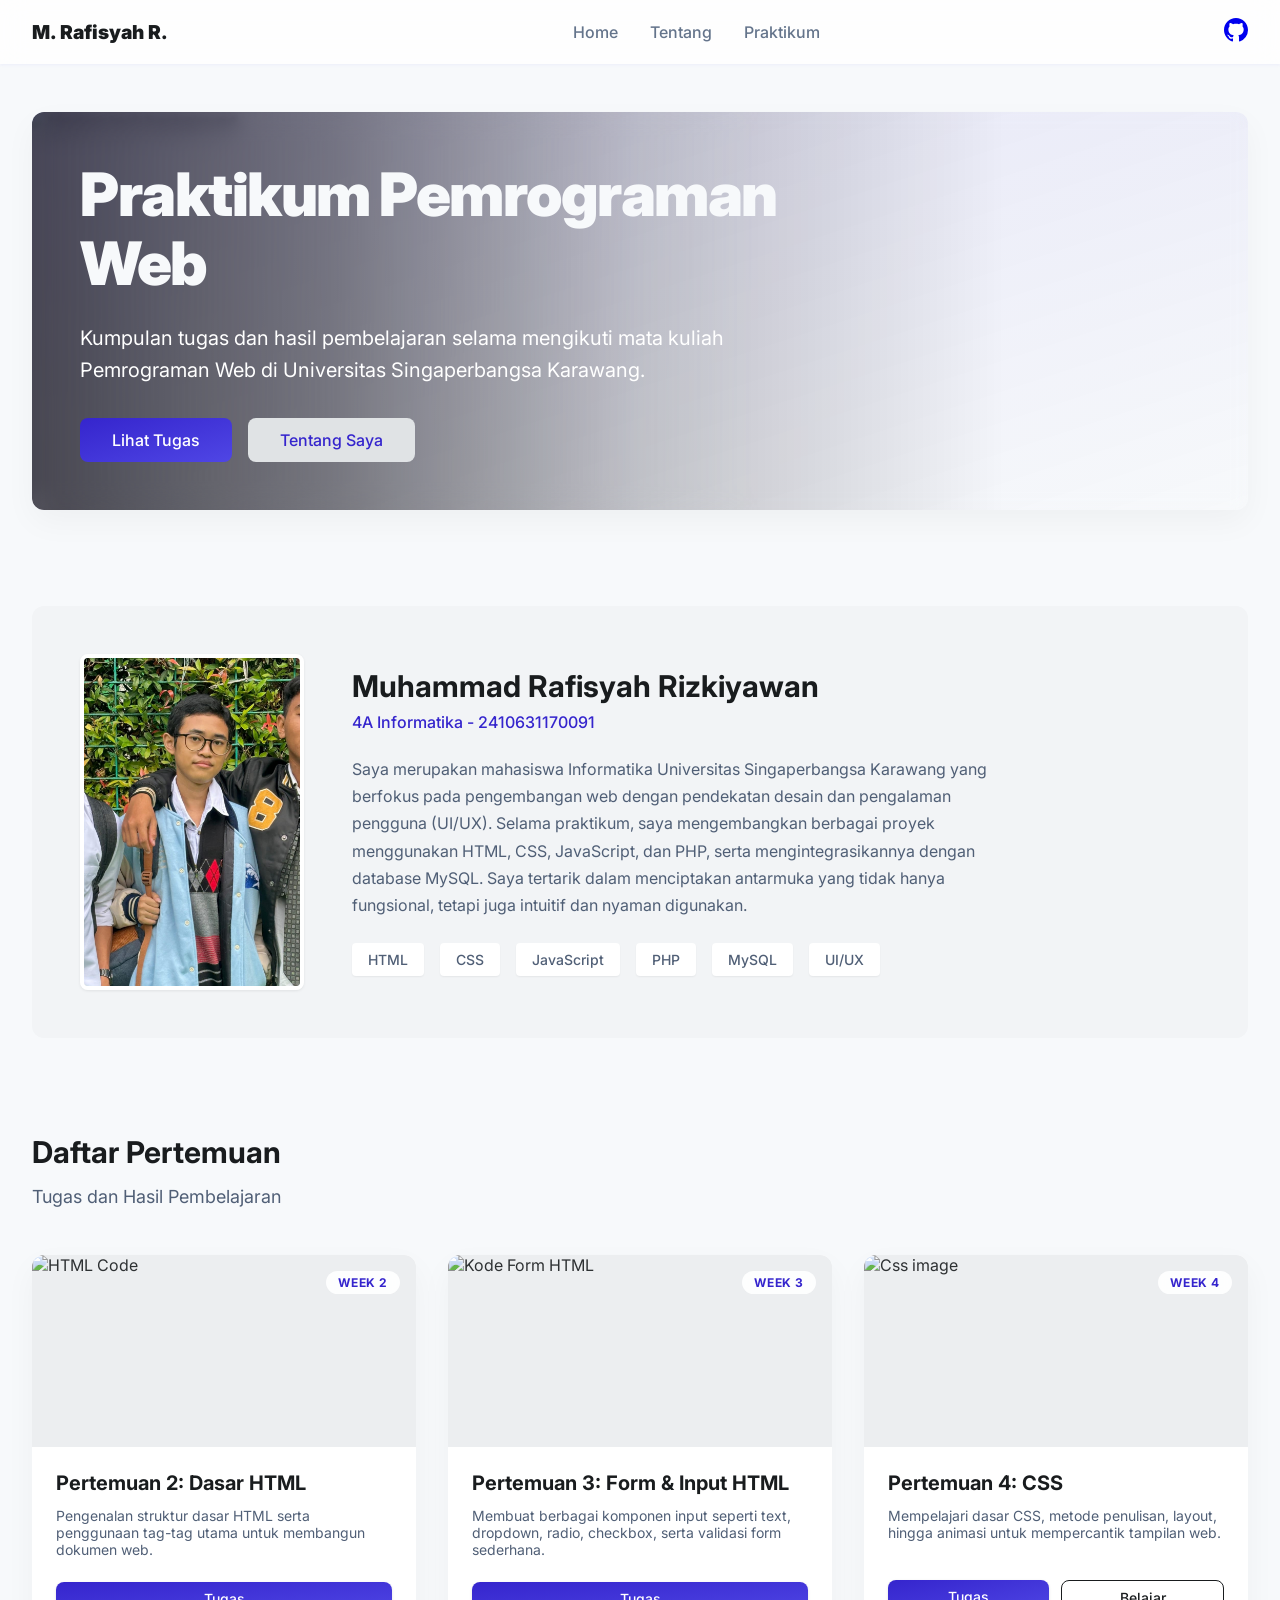
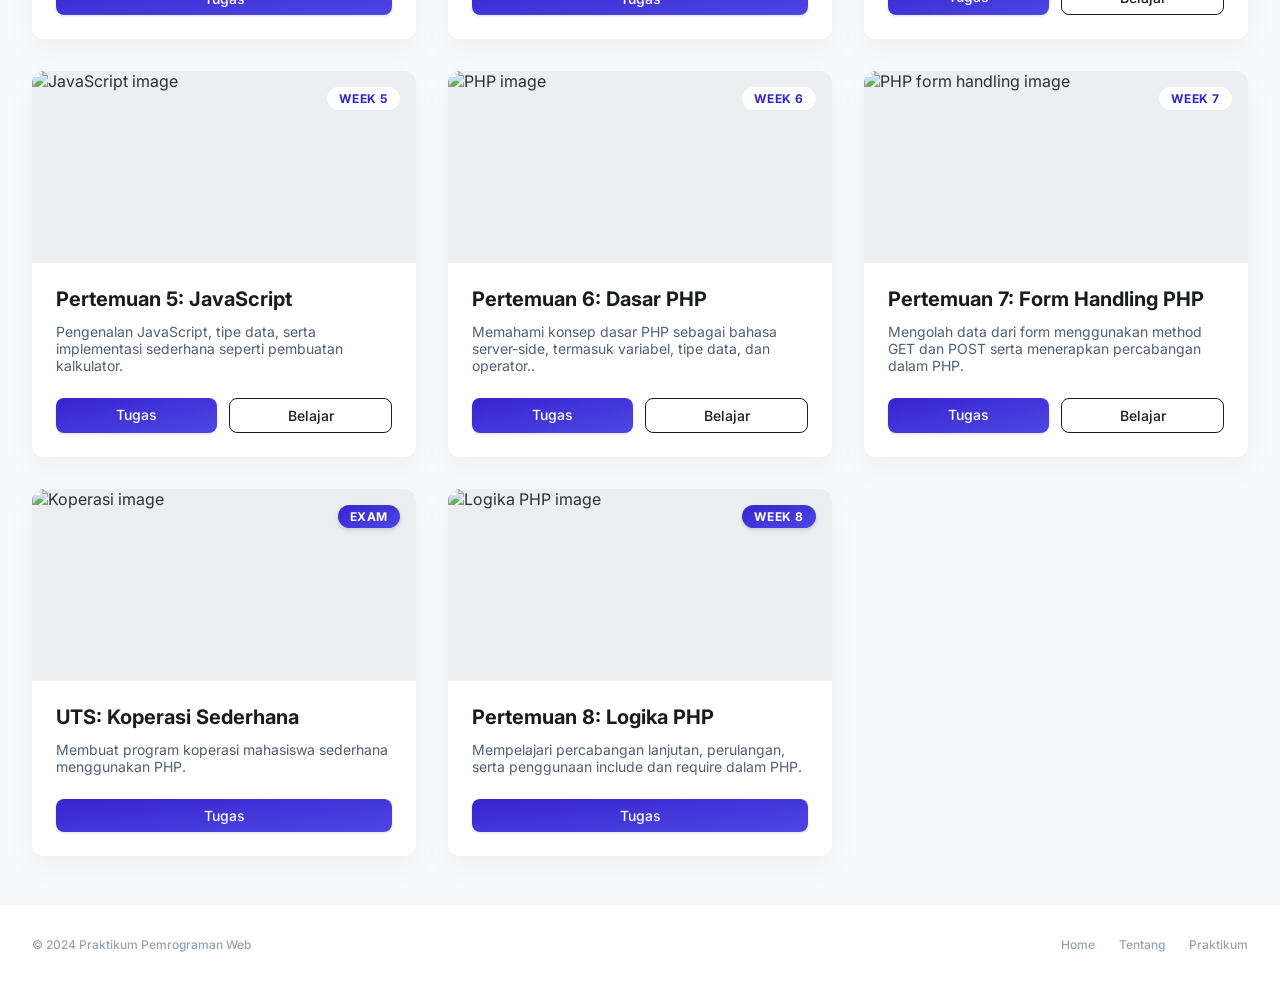
==== index.html @ 8f4c4a31 "feat: add homepage" ====
<!doctype html>
<html lang="id">
	<head>
		<meta charset="utf-8" />
		<meta content="width=device-width, initial-scale=1.0" name="viewport" />
		<title>Praktikum Pemrograman Web - Muhammad Rafisyah Rizkiyawan</title>
		<link
			href="https://fonts.googleapis.com/css2?family=Inter:wght@400;500;600;700;900&display=swap"
			rel="stylesheet"
		/>
		<link
			href="https://fonts.googleapis.com/css2?family=Material+Symbols+Outlined:wght,FILL@100..700,0..1&display=swap"
			rel="stylesheet"
		/>
		<link rel="stylesheet" href="style.css" />
	</head>
	<body>
		<!-- Top Navigation -->
		<nav>
			<div class="nav-inner">
				<div class="nav-logo">M. Rafisyah R.</div>

				<ul class="nav-links">
					<li><a href="#" class="nav-item">Home</a></li>
					<li><a href="#about" class="nav-item">Tentang</a></li>
					<li><a href="#praktikum" class="nav-item">Praktikum</a></li>

					<!-- GitHub (muncul di mobile) -->
					<li class="nav-github-mobile">
						<a
							href="https://github.com/Laviz07/praktikum-pemrograman-web"
							target="_blank"
						>
							GitHub
						</a>
					</li>
				</ul>

				<!-- GitHub (desktop) -->
				<div class="nav-menu">
					<a
						href="https://github.com/Laviz07/praktikum-pemrograman-web"
						target="_blank"
					>
						<svg
							xmlns="http://www.w3.org/2000/svg"
							width="24"
							height="24"
							fill="currentColor"
							class="bi bi-github"
							viewBox="0 0 16 16"
						>
							<path
								d="M8 0C3.58 0 0 3.58 0 8c0 3.54 2.29 6.53 5.47 7.59.4.07.55-.17.55-.38 0-.19-.01-.82-.01-1.49-2.01.37-2.53-.49-2.69-.94-.09-.23-.48-.94-.82-1.13-.28-.15-.68-.52-.01-.53.63-.01 1.08.58 1.23.82.72 1.21 1.87.87 2.33.66.07-.52.28-.87.51-1.07-1.78-.2-3.64-.89-3.64-3.95 0-.87.31-1.59.82-2.15-.08-.2-.36-1.02.08-2.12 0 0 .67-.21 2.2.82.64-.18 1.32-.27 2-.27s1.36.09 2 .27c1.53-1.04 2.2-.82 2.2-.82.44 1.1.16 1.92.08 2.12.51.56.82 1.27.82 2.15 0 3.07-1.87 3.75-3.65 3.95.29.25.54.73.54 1.48 0 1.07-.01 1.93-.01 2.2 0 .21.15.46.55.38A8.01 8.01 0 0 0 16 8c0-4.42-3.58-8-8-8"
							/>
						</svg>
					</a>
				</div>

				<button class="nav-toggle" onclick="toggleMenu()">
					<svg
						xmlns="http://www.w3.org/2000/svg"
						width="24"
						height="24"
						fill="currentColor"
						class="bi bi-list"
						viewBox="0 0 16 16"
					>
						<path
							fill-rule="evenodd"
							d="M2.5 12a.5.5 0 0 1 .5-.5h10a.5.5 0 0 1 0 1H3a.5.5 0 0 1-.5-.5m0-4a.5.5 0 0 1 .5-.5h10a.5.5 0 0 1 0 1H3a.5.5 0 0 1-.5-.5m0-4a.5.5 0 0 1 .5-.5h10a.5.5 0 0 1 0 1H3a.5.5 0 0 1-.5-.5"
						/>
					</svg>
				</button>
			</div>
		</nav>

		<script>
			const navInner = document.querySelector(".nav-inner");

			// toggle menu
			function toggleMenu() {
				document.querySelector(".nav-links").classList.toggle("active");
			}

			// auto close saat klik
			document.querySelectorAll(".nav-item").forEach((item) => {
				item.addEventListener("click", () => {
					document.querySelector(".nav-links").classList.remove("active");
				});
			});

			// close kalau klik di luar navbar
			document.addEventListener("click", function (e) {
				const isClickInsideNav = navInner.contains(e.target);

				if (!isClickInsideNav) {
					document.querySelector(".nav-links").classList.remove("active");
				}
			});

			// active menu
			const navLinks = document.querySelectorAll(".nav-item");
			const sections = document.querySelectorAll("section");

			const observer = new IntersectionObserver(
				(entries) => {
					entries.forEach((entry) => {
						if (entry.isIntersecting) {
							const id = entry.target.getAttribute("id");

							navLinks.forEach((link) => {
								link.classList.remove("active");

								if (link.getAttribute("href") === "#" + id) {
									link.classList.add("active");
								}
							});
						}
					});
				},
				{
					root: null,
					threshold: 0.6, // section harus 60% kelihatan baru aktif
				},
			);

			sections.forEach((section) => {
				observer.observe(section);
			});

			// 🔥 handle klik manual biar tetap responsif
			navLinks.forEach((link) => {
				link.addEventListener("click", function () {
					navLinks.forEach((l) => l.classList.remove("active"));
					this.classList.add("active");
				});
			});
		</script>

		<!-- Main Content -->
		<main>
			<!-- Hero Section -->
			<section class="hero" id="home">
				<img
					alt="Modern tech background"
					class="hero-bg-img"
					src="https://t4.ftcdn.net/jpg/04/63/37/51/360_F_463375173_vBKRkUbVoCuS9lpUmhdfCc13pprPr148.jpg"
				/>
				<div class="hero-gradient-overlay"></div>
				<div class="hero-tint-overlay"></div>
				<div class="hero-content">
					<h1 class="hero-title">Praktikum Pemrograman Web</h1>
					<p class="hero-desc">
						Kumpulan tugas dan hasil pembelajaran selama mengikuti mata kuliah
						Pemrograman Web di Universitas Singaperbangsa Karawang.
					</p>
					<div class="hero-actions">
						<a href="#praktikum" class="btn-primary">Lihat Tugas</a>
						<a href="#about" class="btn-secondary">Tentang Saya</a>
					</div>
				</div>
			</section>

			<!-- About Me Section -->
			<section class="about-section" id="about">
				<div class="about-grid">
					<div class="about-photo-wrapper">
						<img alt="Muhammad Rafisyah Rizkiyawan" src="rafi.jpg" />
					</div>
					<div class="about-info">
						<h2 class="about-name">Muhammad Rafisyah Rizkiyawan</h2>
						<p class="about-role">4A Informatika - 2410631170091</p>
						<p class="about-desc">
							Saya merupakan mahasiswa Informatika Universitas Singaperbangsa
							Karawang yang berfokus pada pengembangan web dengan pendekatan
							desain dan pengalaman pengguna (UI/UX). Selama praktikum, saya
							mengembangkan berbagai proyek menggunakan HTML, CSS, JavaScript,
							dan PHP, serta mengintegrasikannya dengan database MySQL. Saya
							tertarik dalam menciptakan antarmuka yang tidak hanya fungsional,
							tetapi juga intuitif dan nyaman digunakan.
						</p>
						<div class="about-tags">
							<span class="tag">HTML</span>
							<span class="tag">CSS</span>
							<span class="tag">JavaScript</span>
							<span class="tag">PHP</span>
							<span class="tag">MySQL</span>
							<span class="tag">UI/UX</span>
						</div>
					</div>
				</div>
			</section>

			<!-- Meetings Section -->
			<section id="praktikum">
				<div class="section-header">
					<h2 class="section-title">Daftar Pertemuan</h2>
					<p class="section-subtitle">Tugas dan Hasil Pembelajaran</p>
				</div>

				<div class="cards-grid">
					<!-- Card 2 -->
					<article class="card">
						<div class="card-image">
							<img
								alt="HTML Code"
								src="https://img.freepik.com/free-photo/design-html-web-design-template-concept_53876-120438.jpg?semt=ais_hybrid&w=740&q=80"
							/>
							<span class="card-badge">Week 2</span>
						</div>
						<div class="card-body">
							<h3 class="card-title">Pertemuan 2: Dasar HTML</h3>
							<p class="card-desc">
								Pengenalan struktur dasar HTML serta penggunaan tag-tag utama
								untuk membangun dokumen web.
							</p>
							<div class="card-actions">
								<a
									href="pertemuan2/surat-lamaran.html"
									class="card-btn-primary card-btn-primary-featured"
								>
									Tugas
								</a>
							</div>
						</div>
					</article>

					<!-- Card 3 -->
					<article class="card">
						<div class="card-image">
							<img
								alt="Kode Form HTML"
								src="https://www.jotform.com/blog/wp-content/uploads/2019/09/HTML-forms-featured-01.png"
							/>
							<span class="card-badge">Week 3</span>
						</div>
						<div class="card-body">
							<h3 class="card-title">Pertemuan 3: Form & Input HTML</h3>
							<p class="card-desc">
								Membuat berbagai komponen input seperti text, dropdown, radio,
								checkbox, serta validasi form sederhana.
							</p>
							<div class="card-actions">
								<a
									href="pertemuan3/form-registrasi.html"
									class="card-btn-primary card-btn-primary-featured"
								>
									Tugas
								</a>
							</div>
						</div>
					</article>

					<!-- Card 4 -->
					<article class="card">
						<div class="card-image">
							<img
								alt="Css image"
								src="https://encrypted-tbn0.gstatic.com/images?q=tbn:ANd9GcR-gt-C7cN8cvX4QQuA-fUTyyUe8F2JO0HYbg&s"
							/>
							<span class="card-badge">Week 4</span>
						</div>
						<div class="card-body">
							<h3 class="card-title">Pertemuan 4: CSS</h3>
							<p class="card-desc">
								Mempelajari dasar CSS, metode penulisan, layout, hingga animasi
								untuk mempercantik tampilan web.
							</p>
							<div class="card-actions">
								<a
									href="pertemuan4/tugas/register.html"
									class="card-btn-primary card-btn-primary-featured"
								>
									Tugas
								</a>
								<a
									href="pertemuan4/belajar/html-css.html"
									class="card-btn-outline"
									>Belajar</a
								>
							</div>
						</div>
					</article>

					<!-- Card 5 -->
					<article class="card">
						<div class="card-image">
							<img
								alt="JavaScript image"
								src="https://cdn.hashnode.com/res/hashnode/image/upload/v1739013258340/0b029386-744a-4f57-bfde-1091c94d11ae.png"
							/>
							<span class="card-badge">Week 5</span>
						</div>
						<div class="card-body">
							<h3 class="card-title">Pertemuan 5: JavaScript</h3>
							<p class="card-desc">
								Pengenalan JavaScript, tipe data, serta implementasi sederhana
								seperti pembuatan kalkulator.
							</p>
							<div class="card-actions">
								<a
									href="pertemuan5/tugas/index.html"
									class="card-btn-primary card-btn-primary-featured"
								>
									Tugas
								</a>
								<a
									href="pertemuan5/belajar/kalkulator.html"
									class="card-btn-outline"
									>Belajar</a
								>
							</div>
						</div>
					</article>

					<!-- Card 6 -->
					<article class="card">
						<div class="card-image">
							<img
								alt="PHP image"
								src="https://encrypted-tbn0.gstatic.com/images?q=tbn:ANd9GcT22vWJIQb9CnNoh7G3c9pYc3sPhsxn0RH5Uw&s"
							/>
							<span class="card-badge">Week 6</span>
						</div>
						<div class="card-body">
							<h3 class="card-title">Pertemuan 6: Dasar PHP</h3>
							<p class="card-desc">
								Memahami konsep dasar PHP sebagai bahasa server-side, termasuk
								variabel, tipe data, dan operator..
							</p>
							<div class="card-actions">
								<a
									href="pertemuan6/tugas/index.php"
									class="card-btn-primary card-btn-primary-featured"
								>
									Tugas
								</a>
								<a href="pertemuan6/belajar/index.php" class="card-btn-outline"
									>Belajar</a
								>
							</div>
						</div>
					</article>

					<!-- Card 7 -->
					<article class="card">
						<div class="card-image">
							<img
								alt="PHP form handling image"
								src="https://www.yellowweb.id/blog/wp-content/uploads/2021/12/Untitled-1.jpg"
							/>
							<span class="card-badge">Week 7</span>
						</div>
						<div class="card-body">
							<h3 class="card-title">Pertemuan 7: Form Handling PHP</h3>
							<p class="card-desc">
								Mengolah data dari form menggunakan method GET dan POST serta
								menerapkan percabangan dalam PHP.
							</p>
							<div class="card-actions">
								<a
									href="pertemuan7/tugas/soal1/index.php"
									class="card-btn-primary card-btn-primary-featured"
								>
									Tugas
								</a>
								<a href="pertemuan7/belajar/index.php" class="card-btn-outline"
									>Belajar</a
								>
							</div>
						</div>
					</article>

					<!-- Card UTS -->
					<article class="card">
						<div class="card-image">
							<img
								alt="Koperasi image"
								src="https://www.smsperkasa.com/_next/image?url=https%3A%2F%2Fcpanel-blog.smsperkasa.com%2Fwp-content%2Fuploads%2F2025%2F12%2FKoperasi-Merah-Putih-min.jpg&w=3840&q=75"
							/>
							<span class="card-badge card-badge-featured">Exam</span>
						</div>
						<div class="card-body">
							<h3 class="card-title">UTS: Koperasi Sederhana</h3>
							<p class="card-desc">
								Membuat program koperasi mahasiswa sederhana menggunakan PHP.
							</p>
							<div class="card-actions">
								<a
									href="UTS/index.php"
									class="card-btn-primary card-btn-primary-featured"
								>
									Tugas
								</a>
							</div>
						</div>
					</article>

					<!-- Card 8 -->
					<article class="card">
						<div class="card-image">
							<img
								alt="Logika PHP image"
								src="https://blue.kumparan.com/image/upload/fl_progressive,fl_lossy,c_fill,f_auto,q_auto:best,w_640/v1634025439/04f6ff60d14cd32f2ac3f2fdf537eb654ef6297f8e536dc9b54b662e48270b07.jpg"
							/>
							<span class="card-badge card-badge-featured">Week 8</span>
						</div>
						<div class="card-body">
							<h3 class="card-title">Pertemuan 8: Logika PHP</h3>
							<p class="card-desc">
								Mempelajari percabangan lanjutan, perulangan, serta penggunaan
								include dan require dalam PHP.
							</p>
							<div class="card-actions">
								<a
									href="pertemuan8/tugas/index.php"
									class="card-btn-primary card-btn-primary-featured"
								>
									Tugas
								</a>
							</div>
						</div>
					</article>
				</div>
			</section>
		</main>

		<!-- Footer -->
		<footer>
			<div class="footer-inner">
				<div class="footer-copy">© 2024 Praktikum Pemrograman Web</div>
				<div class="footer-links">
					<a href="#">Home</a>
					<a href="#about">Tentang</a>
					<a href="#praktikum">Praktikum</a>
				</div>
			</div>
		</footer>
	</body>
</html>
---- style.css ----
/* =========================================
     CSS VARIABLES (design tokens)
  ========================================= */
:root {
	--color-primary: #3525cd;
	--color-primary-container: #4f46e5;
	--color-primary-fixed: #e2dfff;
	--color-primary-fixed-dim: #c3c0ff;
	--color-on-primary: #ffffff;
	--color-on-primary-fixed: #0f0069;
	--color-inverse-primary: #c3c0ff;

	--color-secondary: #505f76;
	--color-secondary-container: #d0e1fb;
	--color-secondary-fixed: #d3e4fe;
	--color-secondary-fixed-dim: #b7c8e1;
	--color-on-secondary: #ffffff;
	--color-on-secondary-container: #54647a;
	--color-on-secondary-fixed: #0b1c30;
	--color-on-secondary-fixed-variant: #38485d;

	--color-background: #f7f9fb;
	--color-on-background: #191c1e;
	--color-surface: #f7f9fb;
	--color-surface-dim: #d8dadc;
	--color-surface-bright: #f7f9fb;
	--color-surface-variant: #e0e3e5;
	--color-on-surface: #191c1e;
	--color-on-surface-variant: #464555;
	--color-inverse-surface: #2d3133;
	--color-inverse-on-surface: #eff1f3;

	--color-surface-container-lowest: #ffffff;
	--color-surface-container-low: #f2f4f6;
	--color-surface-container: #eceef0;
	--color-surface-container-high: #e6e8ea;
	--color-surface-container-highest: #e0e3e5;

	--color-surface-tint: #4d44e3;
	--color-outline: #777587;
	--color-outline-variant: #c7c4d8;

	--radius: 0.25rem;
	--radius-lg: 0.5rem;
	--radius-xl: 0.75rem;
	--radius-full: 9999px;
}

/* =========================================
     RESET & BASE
  ========================================= */
*,
*::before,
*::after {
	box-sizing: border-box;
	margin: 0;
	padding: 0;
	scroll-behavior: smooth;
	scroll-padding-top: 90px;
}

body {
	font-family: "Inter", sans-serif;
	background-color: var(--color-background);
	color: var(--color-on-surface);
	min-height: 100vh;
	display: flex;
	flex-direction: column;
}

a {
	text-decoration: none;
}

img {
	display: block;
	max-width: 100%;
}

/* =========================================
     LAYOUT UTILITIES
  ========================================= */
.container {
	width: 100%;
	max-width: 80rem; /* 1280px */
	margin-left: auto;
	margin-right: auto;
	padding-left: 2rem;
	padding-right: 2rem;
}

/* =========================================
     NAVIGATION
  ========================================= */
nav {
	position: sticky;
	top: 0;
	width: 100%;
	z-index: 50;
	background-color: rgba(255, 255, 255, 0.8);
	backdrop-filter: blur(12px);
	box-shadow: 0 1px 3px rgba(99, 102, 241, 0.08);
}

/* GRID LAYOUT */
.nav-inner {
	display: grid;
	grid-template-columns: auto 1fr auto;
	align-items: center;
	height: 4rem;
	max-width: 80rem;
	margin: auto;
	padding: 0 2rem;
	position: relative;
}

.nav-logo {
	font-weight: 900;
	font-size: 1.2rem;
}

/* NAV LINKS */
.nav-links {
	display: none;
	list-style: none;
	gap: 2rem;
	justify-content: center;
}

.nav-links a {
	text-decoration: none;
	color: #64748b;
	font-weight: 500;
}

.nav-links a.active {
	color: #4f46e5;
	font-weight: 700;
	border-bottom: 2px solid #4f46e5;
}

/* RIGHT MENU */
.nav-menu {
	display: flex;
	align-items: center;
}

/* HAMBURGER */
.nav-toggle {
	display: block;
	font-size: 1.5rem;
	background: none;
	border: none;
	cursor: pointer;
	text-align: end;
}

/* ================= MOBILE ================= */
@media (max-width: 767px) {
	.nav-links {
		position: absolute;
		top: 100%;
		left: 0;
		width: 100%;
		background: white;
		flex-direction: column;
		align-items: flex-start;
		padding: 1rem 2rem;
		gap: 1rem;
		display: none;
		box-shadow: 0 4px 12px rgba(0, 0, 0, 0.05);
	}

	.nav-links.active {
		display: flex;
	}

	/* sembunyikan github kanan */
	.nav-menu {
		display: none;
	}

	/* tampilkan github di menu */
	.nav-github-mobile {
		display: block;
	}
}

/* ================= DESKTOP ================= */
@media (min-width: 768px) {
	.nav-toggle {
		display: none;
	}

	.nav-links {
		display: flex;
	}

	.nav-menu {
		display: flex;
	}

	/* sembunyikan github di menu */
	.nav-github-mobile {
		display: none;
	}
}

/* =========================================
     MAIN CONTENT
  ========================================= */
main {
	flex-grow: 1;
	max-width: 80rem;
	margin-left: auto;
	margin-right: auto;
	padding: 3rem 1.5rem;
	width: 100%;
	display: flex;
	flex-direction: column;
	gap: 6rem;
}

@media (min-width: 1024px) {
	main {
		padding-left: 2rem;
		padding-right: 2rem;
	}
}

/* =========================================
     HERO SECTION
  ========================================= */
.hero {
	position: relative;
	border-radius: var(--radius-xl);
	padding: 3rem;
	overflow: hidden;
	box-shadow: 0px 12px 32px rgba(25, 28, 30, 0.04);
}

.hero-bg-img {
	position: absolute;
	inset: 0;
	width: 100%;
	height: 100%;
	object-fit: cover;
	/* opacity: 0.4; */
	filter: blur(2px);
	pointer-events: none;
}

/* Layer blur dari kiri */
.hero::before {
	content: "";
	position: absolute;
	inset: 0;

	backdrop-filter: blur(12px);
	-webkit-backdrop-filter: blur(12px);

	/* ini kunci: blur cuma di kiri */
	mask-image: linear-gradient(to right, black 0%, transparent 60%);
	-webkit-mask-image: linear-gradient(to right, black 0%, transparent 60%);

	pointer-events: none;
	z-index: 1;
}
.hero-gradient-overlay {
	position: absolute;
	inset: 0;
	backdrop-filter: blur(8px);
	-webkit-backdrop-filter: blur(8px);

	background: linear-gradient(
		to right,
		rgba(0, 0, 0, 0.7) 0%,
		rgba(0, 0, 0, 0.5) 25%,
		rgba(0, 0, 0, 0.2) 50%,
		rgba(0, 0, 0, 0) 80%
	);

	pointer-events: none;
}

.hero-tint-overlay {
	position: absolute;
	inset: 0;
	background: linear-gradient(
		to bottom right,
		rgba(53, 37, 205, 0.1),
		transparent
	);
	pointer-events: none;
}

.hero-content {
	position: relative;
	z-index: 10;
	max-width: 48rem;
}

.hero-badge {
	display: inline-block;
	padding: 0.25rem 0.75rem;
	background-color: var(--color-surface-container-high);
	color: var(--color-secondary);
	font-size: 0.75rem;
	font-weight: 500;
	border-radius: var(--radius);
	text-transform: uppercase;
	letter-spacing: 0.05em;
	margin-bottom: 1.5rem;
}

.hero-title {
	font-size: clamp(2.5rem, 6vw, 3.75rem);
	font-family: "Inter", sans-serif;
	font-weight: 900;
	color: var(--color-surface);
	margin-bottom: 1.5rem;
	line-height: 1.15;
	letter-spacing: -0.025em;
}

.hero-desc {
	font-size: 1.25rem;
	color: var(--color-on-secondary);
	margin-bottom: 2rem;
	max-width: 42rem;
	line-height: 1.6;
}

.hero-actions {
	display: flex;
	gap: 1rem;
	flex-wrap: wrap;
}

.btn-primary {
	background: linear-gradient(
		to bottom right,
		var(--color-primary),
		var(--color-primary-container)
	);
	color: var(--color-on-primary);
	padding: 0.75rem 2rem;
	border-radius: var(--radius-lg);
	font-weight: 500;
	border: none;
	cursor: pointer;
	transition: opacity 0.2s;
	font-family: "Inter", sans-serif;
	font-size: 1rem;
}

.btn-primary:hover {
	opacity: 0.9;
}

.btn-secondary {
	background-color: var(--color-surface-container-highest);
	color: var(--color-primary);
	padding: 0.75rem 2rem;
	border-radius: var(--radius-lg);
	font-weight: 500;
	border: none;
	cursor: pointer;
	transition: background-color 0.2s;
	font-family: "Inter", sans-serif;
	font-size: 1rem;
}

.btn-secondary:hover {
	background-color: var(--color-surface-container-high);
}

/* =========================================
     ABOUT SECTION
  ========================================= */
.about-section {
	background-color: var(--color-surface-container-low);
	border-radius: var(--radius-xl);
	padding: 2rem;
}

@media (min-width: 768px) {
	.about-section {
		padding: 3rem;
	}
}

.about-grid {
	display: grid;
	grid-template-columns: 1fr;
	gap: 2rem;
	align-items: center;
}

@media (min-width: 768px) {
	.about-grid {
		grid-template-columns: auto 1fr 1fr;
		gap: 3rem;
	}
}

.about-photo-wrapper {
	width: 100%;
	max-width: 20rem;
	margin-left: auto;
	margin-right: auto;
	aspect-ratio: 2 / 3;
	border-radius: var(--radius-lg);
	overflow: hidden;
	flex-shrink: 0;
	border: 4px solid var(--color-surface-container-lowest);
	box-shadow: 0 1px 3px rgba(0, 0, 0, 0.08);
	position: relative;
}

@media (min-width: 768px) {
	.about-photo-wrapper {
		max-width: none;
		width: 14rem;
	}
}

.about-photo-wrapper img {
	width: 100%;
	height: 100%;
	object-fit: cover;
}

.about-info {
	grid-column: span 2;
}

.about-name {
	font-size: 1.875rem;
	font-weight: 700;
	color: var(--color-on-surface);
	margin-bottom: 0.5rem;
	font-family: "Inter", sans-serif;
}

.about-role {
	color: var(--color-primary);
	font-weight: 500;
	margin-bottom: 1.5rem;
}

.about-desc {
	color: var(--color-secondary);
	line-height: 1.7;
	max-width: 42rem;
}

.about-tags {
	margin-top: 1.5rem;
	display: flex;
	gap: 1rem;
	flex-wrap: wrap;
}

.tag {
	padding: 0.5rem 1rem;
	background-color: var(--color-surface-container-lowest);
	border-radius: var(--radius);
	font-size: 0.875rem;
	font-weight: 500;
	color: var(--color-secondary);
	box-shadow: 0 1px 2px rgba(0, 0, 0, 0.06);
}

/* =========================================
     MEETINGS SECTION
  ========================================= */
.section-header {
	margin-bottom: 3rem;
}

.section-title {
	font-size: 1.875rem;
	font-weight: 700;
	color: var(--color-on-surface);
	margin-bottom: 1rem;
	font-family: "Inter", sans-serif;
}

.section-subtitle {
	color: var(--color-secondary);
	font-size: 1.125rem;
}

.cards-grid {
	display: grid;
	grid-template-columns: 1fr;
	gap: 2rem;
}

@media (min-width: 768px) {
	.cards-grid {
		grid-template-columns: repeat(2, 1fr);
	}
}

@media (min-width: 1024px) {
	.cards-grid {
		grid-template-columns: repeat(3, 1fr);
	}
}

/* =========================================
     CARD
  ========================================= */
.card {
	background-color: var(--color-surface-container-lowest);
	border-radius: var(--radius-xl);
	overflow: hidden;
	box-shadow: 0px 12px 32px rgba(25, 28, 30, 0.04);
	transition: transform 0.3s;
	display: flex;
	flex-direction: column;
}

.card:hover {
	transform: translateY(-4px);
}

.card-image {
	height: 12rem;
	background-color: var(--color-surface-container);
	position: relative;
	overflow: hidden;
}

.card-image img {
	width: 100%;
	height: 100%;
	object-fit: cover;
	opacity: 0.9;
}

.card-badge {
	position: absolute;
	top: 1rem;
	right: 1rem;
	background-color: rgba(255, 255, 255, 0.9);
	backdrop-filter: blur(4px);
	color: var(--color-primary);
	font-size: 0.75rem;
	font-weight: 700;
	padding: 0.25rem 0.75rem;
	border-radius: var(--radius-full);
	text-transform: uppercase;
	letter-spacing: 0.05em;
}

.card-badge-featured {
	background: linear-gradient(
		to bottom right,
		var(--color-primary),
		var(--color-primary-container)
	);
	color: var(--color-on-primary);
	box-shadow: 0 2px 4px rgba(0, 0, 0, 0.15);
}

.card-body {
	padding: 1.5rem;
	display: flex;
	flex-direction: column;
	flex-grow: 1;
}

.card-title {
	font-size: 1.25rem;
	font-weight: 700;
	color: var(--color-on-surface);
	margin-bottom: 0.75rem;
	font-family: "Inter", sans-serif;
}

.card-desc {
	color: var(--color-secondary);
	font-size: 0.875rem;
	margin-bottom: 1.5rem;
	flex-grow: 1;
}

.card-actions {
	display: flex;
	gap: 0.75rem;
	margin-top: auto;
}

.card-btn-primary {
	text-align: center;
	flex: 1;
	background-color: var(--color-surface-container-highest);
	color: var(--color-primary);
	padding: 0.5rem;
	border-radius: var(--radius-lg);
	font-weight: 500;
	border: none;
	cursor: pointer;
	transition: background-color 0.2s;
	font-size: 0.875rem;
	font-family: "Inter", sans-serif;
}

.card-btn-primary:hover {
	background-color: var(--color-surface-container-high);
}

.card-btn-primary-featured {
	background: linear-gradient(
		to bottom right,
		var(--color-primary),
		var(--color-primary-container)
	);
	color: var(--color-on-primary);
	box-shadow: 0 1px 3px rgba(0, 0, 0, 0.12);
}

.card-btn-primary-featured:hover {
	opacity: 0.9;
	background: linear-gradient(
		to bottom right,
		var(--color-primary),
		var(--color-primary-container)
	);
}

.card-btn-outline {
	flex: 1;
	background-color: transparent;
	color: var(--color-on-surface);
	text-align: center;
	padding: 0.5rem;
	border-radius: var(--radius-lg);
	font-weight: 500;
	border: 1px solid var(--color-on-surface);
	cursor: pointer;
	transition: background-color 0.2s;
	font-size: 0.875rem;
	font-family: "Inter", sans-serif;
}

.card-btn-outline:hover {
	background-color: var(--color-on-surface);
	color: var(--color-surface-container-highest);
}

/* =========================================
     FOOTER
  ========================================= */
footer {
	margin-top: auto;
	width: 100%;
	padding-top: 2rem;
	padding-bottom: 2rem;
	border-top: 1px solid #f1f5f9;
	background-color: #ffffff;
}

.footer-inner {
	display: flex;
	flex-direction: column;
	justify-content: space-between;
	align-items: center;
	padding-left: 2rem;
	padding-right: 2rem;
	width: 100%;
	max-width: 80rem;
	margin-left: auto;
	margin-right: auto;
	gap: 1rem;
}

@media (min-width: 768px) {
	.footer-inner {
		flex-direction: row;
	}
}

.footer-copy {
	color: #94a3b8;
	font-size: 0.75rem;
	font-weight: 500;
	font-family: "Inter", sans-serif;
}

.footer-links {
	display: flex;
	gap: 1.5rem;
}

.footer-links a {
	color: #94a3b8;
	font-size: 0.75rem;
	font-weight: 500;
	font-family: "Inter", sans-serif;
	transition: color 0.2s;
}

.footer-links a:hover {
	color: #6366f1;
}
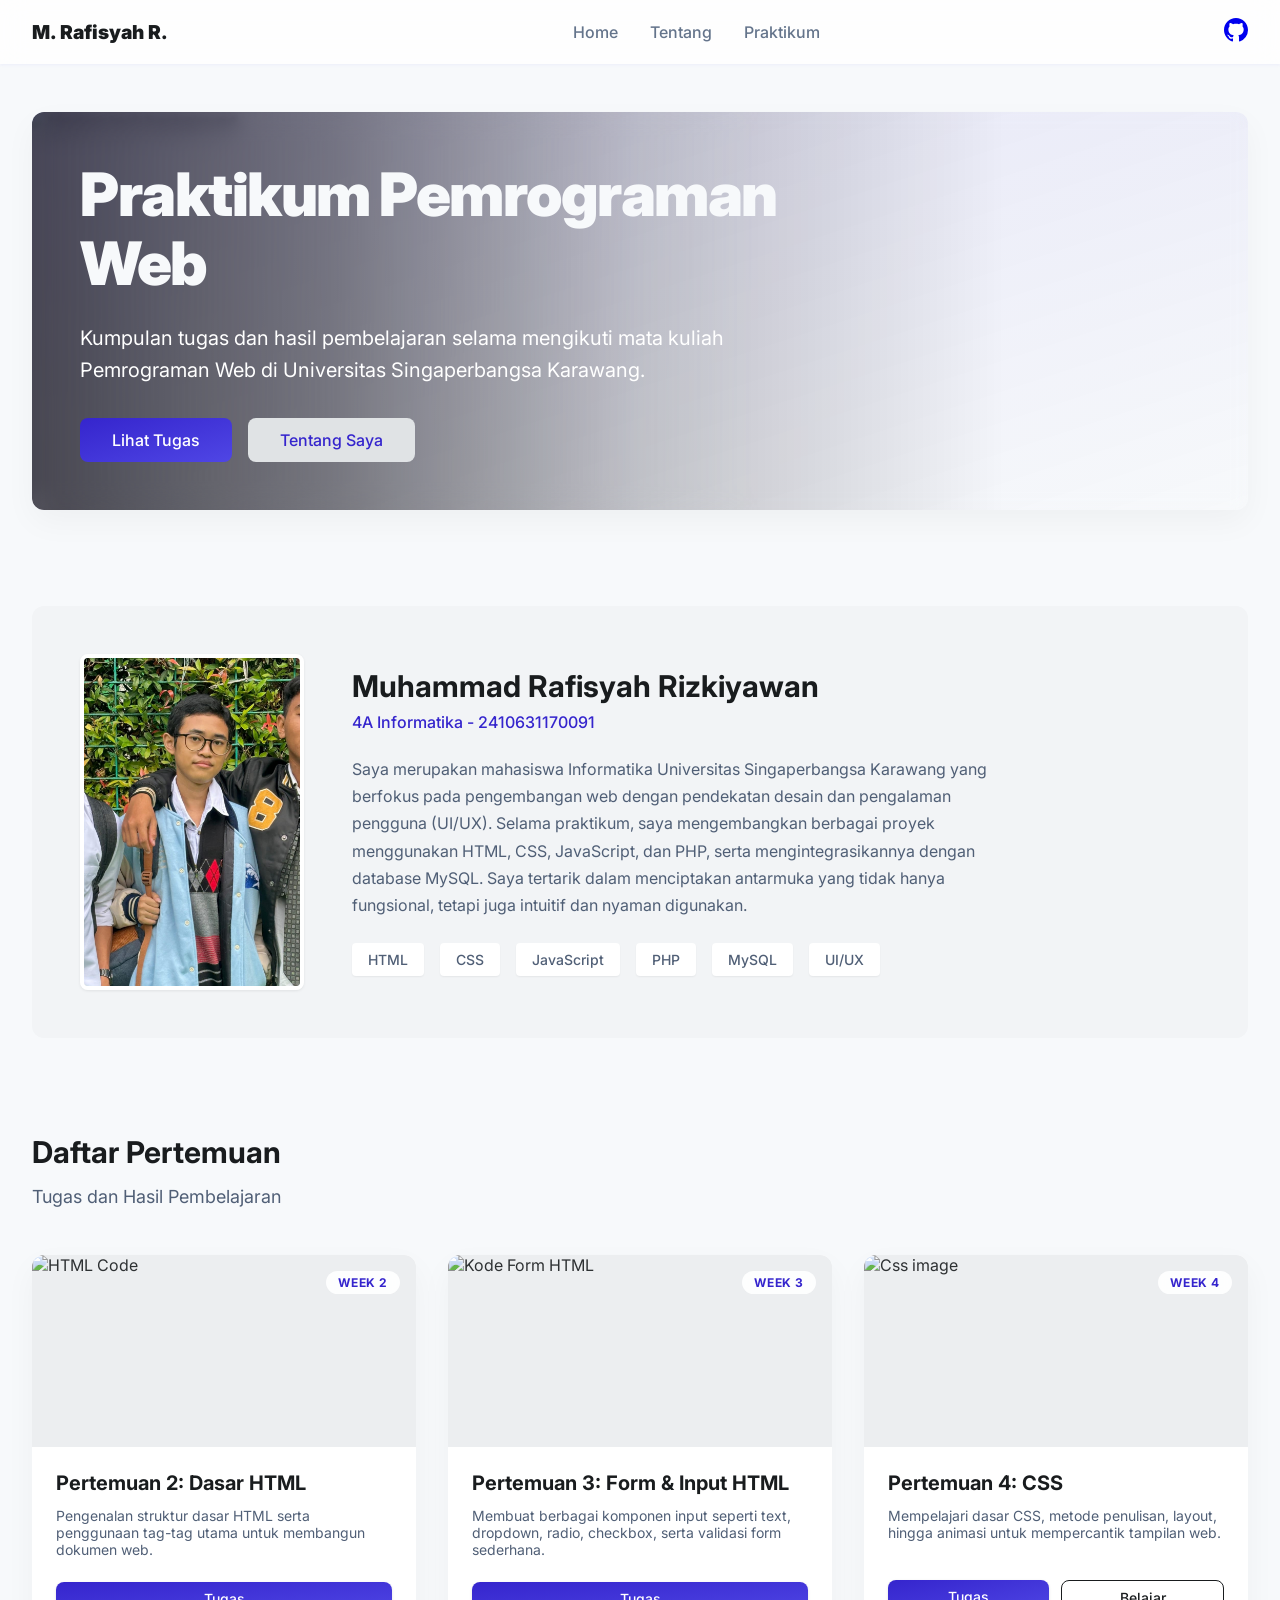
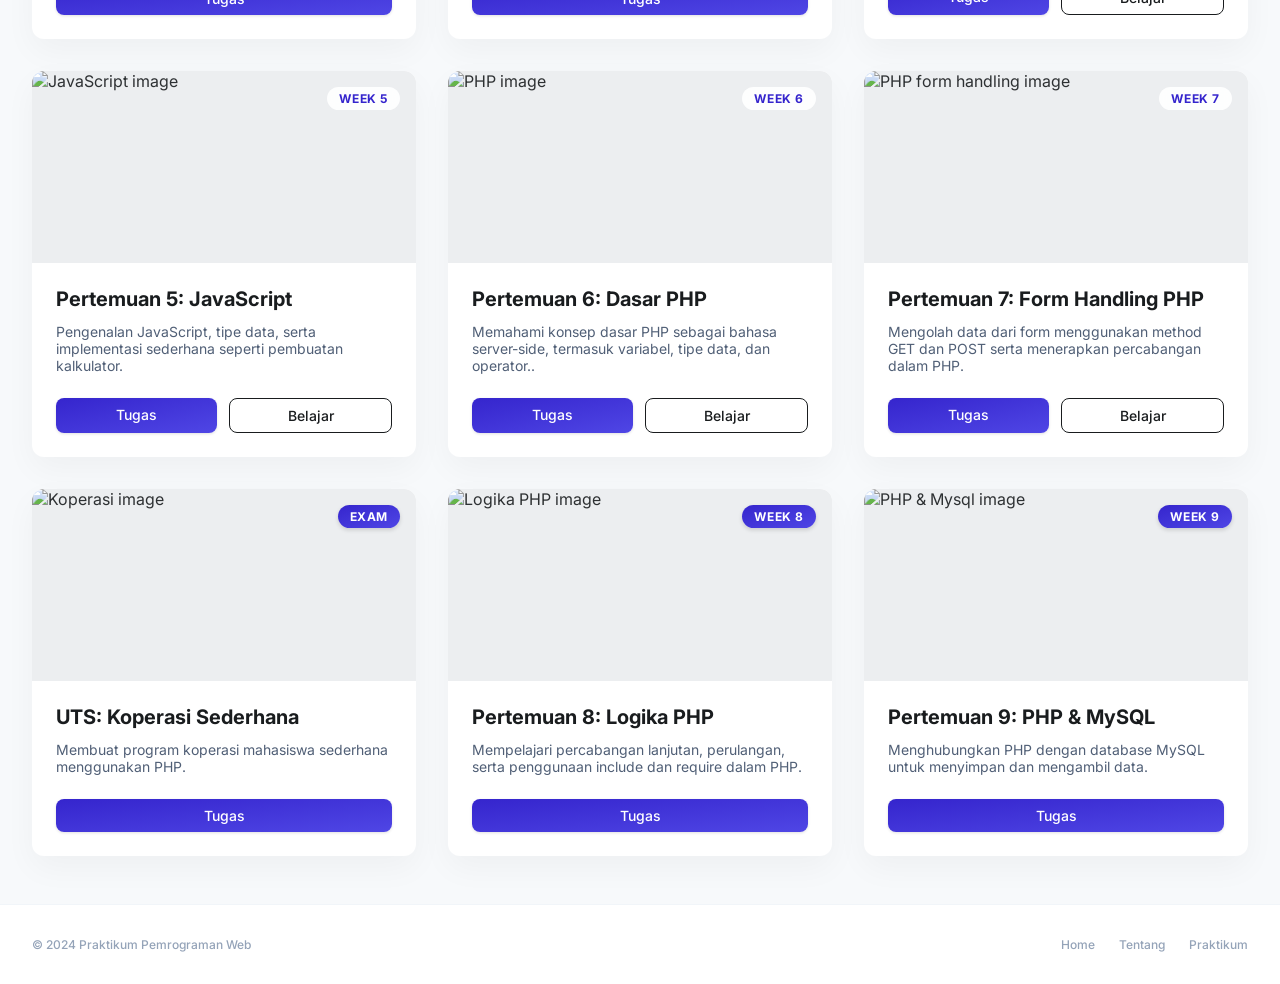
==== commit b3e09bf8: "feat: add praktikum9 article in homepage, add pagination in praktikum9, and add sql file" ====
--- a/index.html
+++ b/index.html
@@ -422,6 +422,32 @@
 							</div>
 						</div>
 					</article>
+
+					
+					<!-- Card 9 -->
+					<article class="card">
+						<div class="card-image">
+							<img
+								alt="PHP & Mysql image"
+								src="https://blog.devart.com/wp-content/uploads/2024/10/connect-php-to-mysql-2.jpg"
+							/>
+							<span class="card-badge card-badge-featured">Week 9</span>
+						</div>
+						<div class="card-body">
+							<h3 class="card-title">Pertemuan 9: PHP & MySQL</h3>
+							<p class="card-desc">
+								Menghubungkan PHP dengan database MySQL untuk menyimpan dan mengambil data.
+							</p>
+							<div class="card-actions">
+								<a
+									href="pertemuan9/belajar/index.php"
+									class="card-btn-primary card-btn-primary-featured"
+								>
+									Tugas
+								</a>
+							</div>
+						</div>
+					</article>
 				</div>
 			</section>
 		</main>
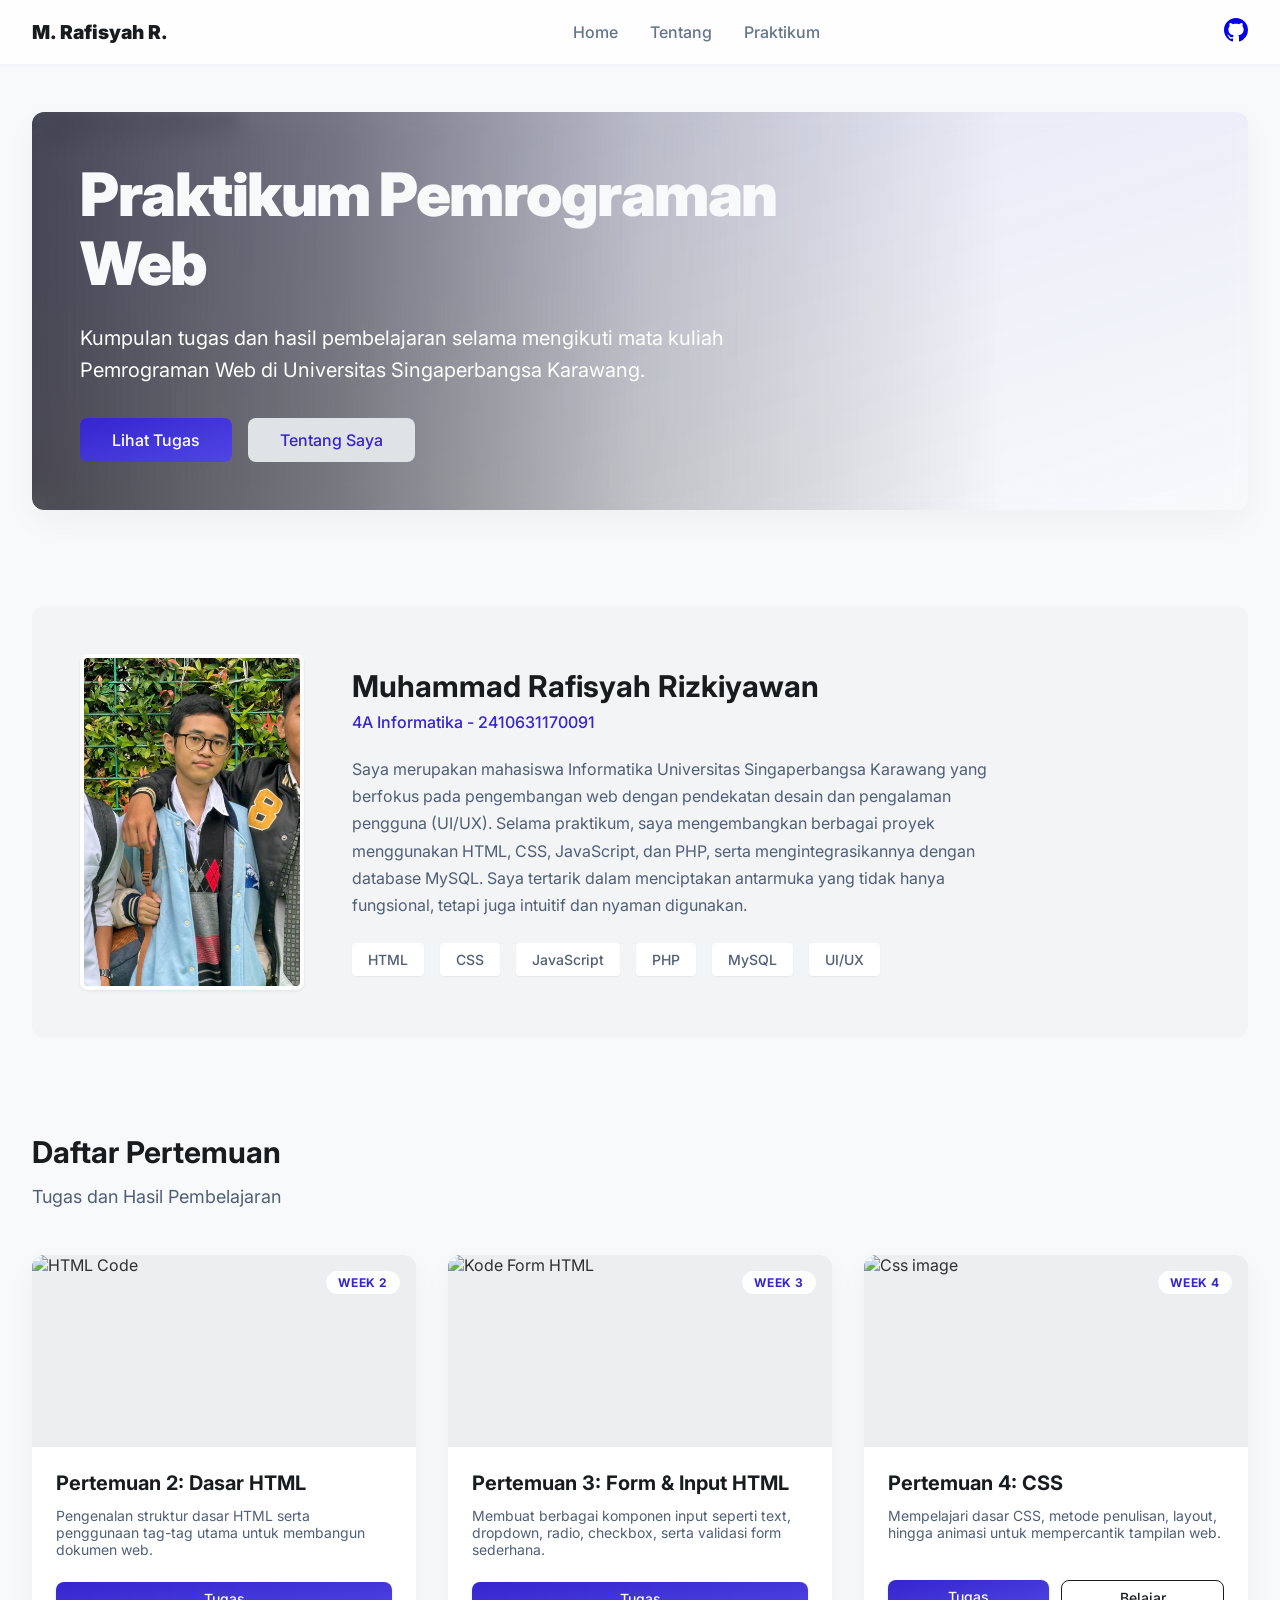
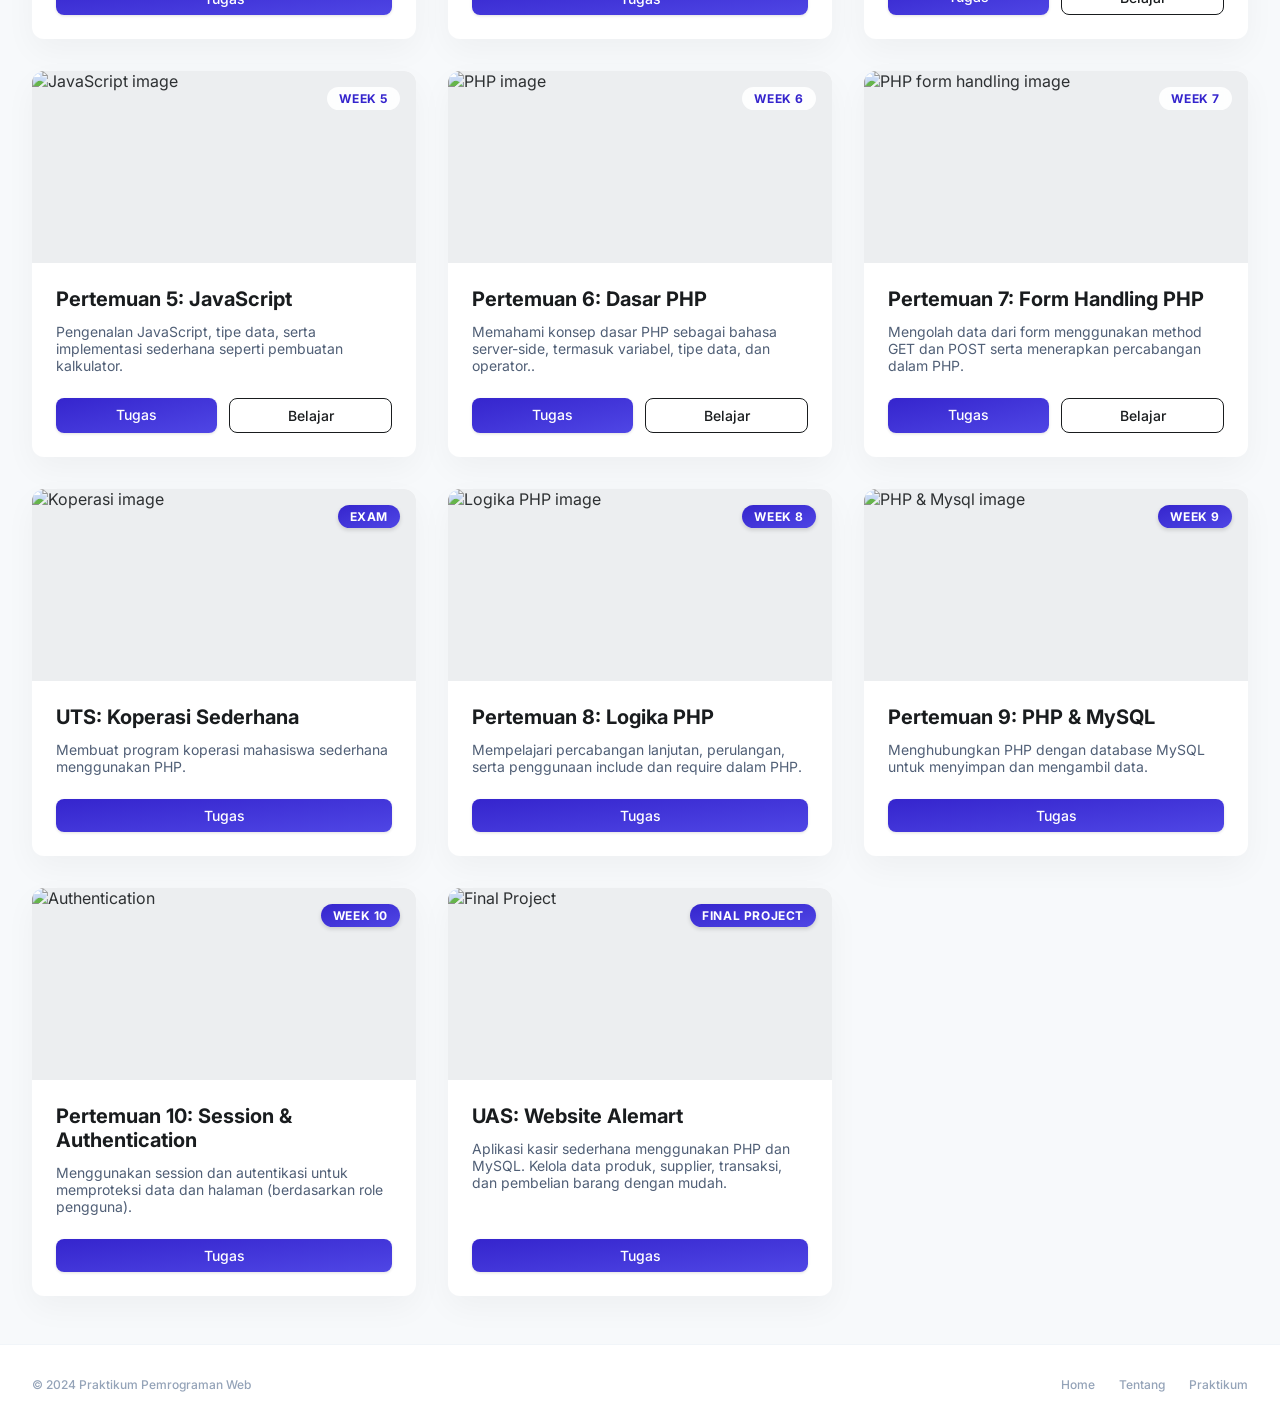
==== commit 3b60e79d: "feat(praktikum10): Tugas Bab 10, feat(homepage): menambahkan card pertemuan 10 dan UAS. feat(db): me" ====
--- a/index.html
+++ b/index.html
@@ -448,6 +448,56 @@
 							</div>
 						</div>
 					</article>
+
+					<!-- Card 10 -->
+					<article class="card">
+						<div class="card-image">
+							<img
+								alt="Authentication"
+								src="https://blog.verihubs.com/storage/2022/07/autentikasi-adalah.jpg"
+							/>
+							<span class="card-badge card-badge-featured">Week 10</span>
+						</div>
+						<div class="card-body">
+							<h3 class="card-title">Pertemuan 10: Session & Authentication</h3>
+							<p class="card-desc">
+								Menggunakan session dan autentikasi untuk memproteksi data dan halaman (berdasarkan role pengguna).
+							</p>
+							<div class="card-actions">
+								<a
+									href="pertemuan10/index.php"
+									class="card-btn-primary card-btn-primary-featured"
+								>
+									Tugas
+								</a>
+							</div>
+						</div>
+					</article>
+
+					<!-- Card UAS -->
+					<article class="card">
+						<div class="card-image">
+							<img
+								alt="Final Project"
+								src="https://plus.unsplash.com/premium_vector-1750660429357-dd9b5c14bbb0?fm=jpg&q=60&w=3000&auto=format&fit=crop&ixlib=rb-4.1.0&ixid=M3wxMjA3fDB8MHxwaG90by1yZWxhdGVkfDEyfHx8ZW58MHx8fHx8"
+							/>
+							<span class="card-badge card-badge-featured">Final Project</span>
+						</div>
+						<div class="card-body">
+							<h3 class="card-title">UAS: Website Alemart</h3>
+							<p class="card-desc">
+								Aplikasi kasir sederhana menggunakan PHP dan MySQL. Kelola data produk, supplier, transaksi, dan pembelian barang dengan mudah.
+							</p>
+							<div class="card-actions">
+								<a
+									href="https://alemart.my.id/"
+									class="card-btn-primary card-btn-primary-featured"
+								>
+									Tugas
+								</a>
+							</div>
+						</div>
+					</article>
 				</div>
 			</section>
 		</main>
